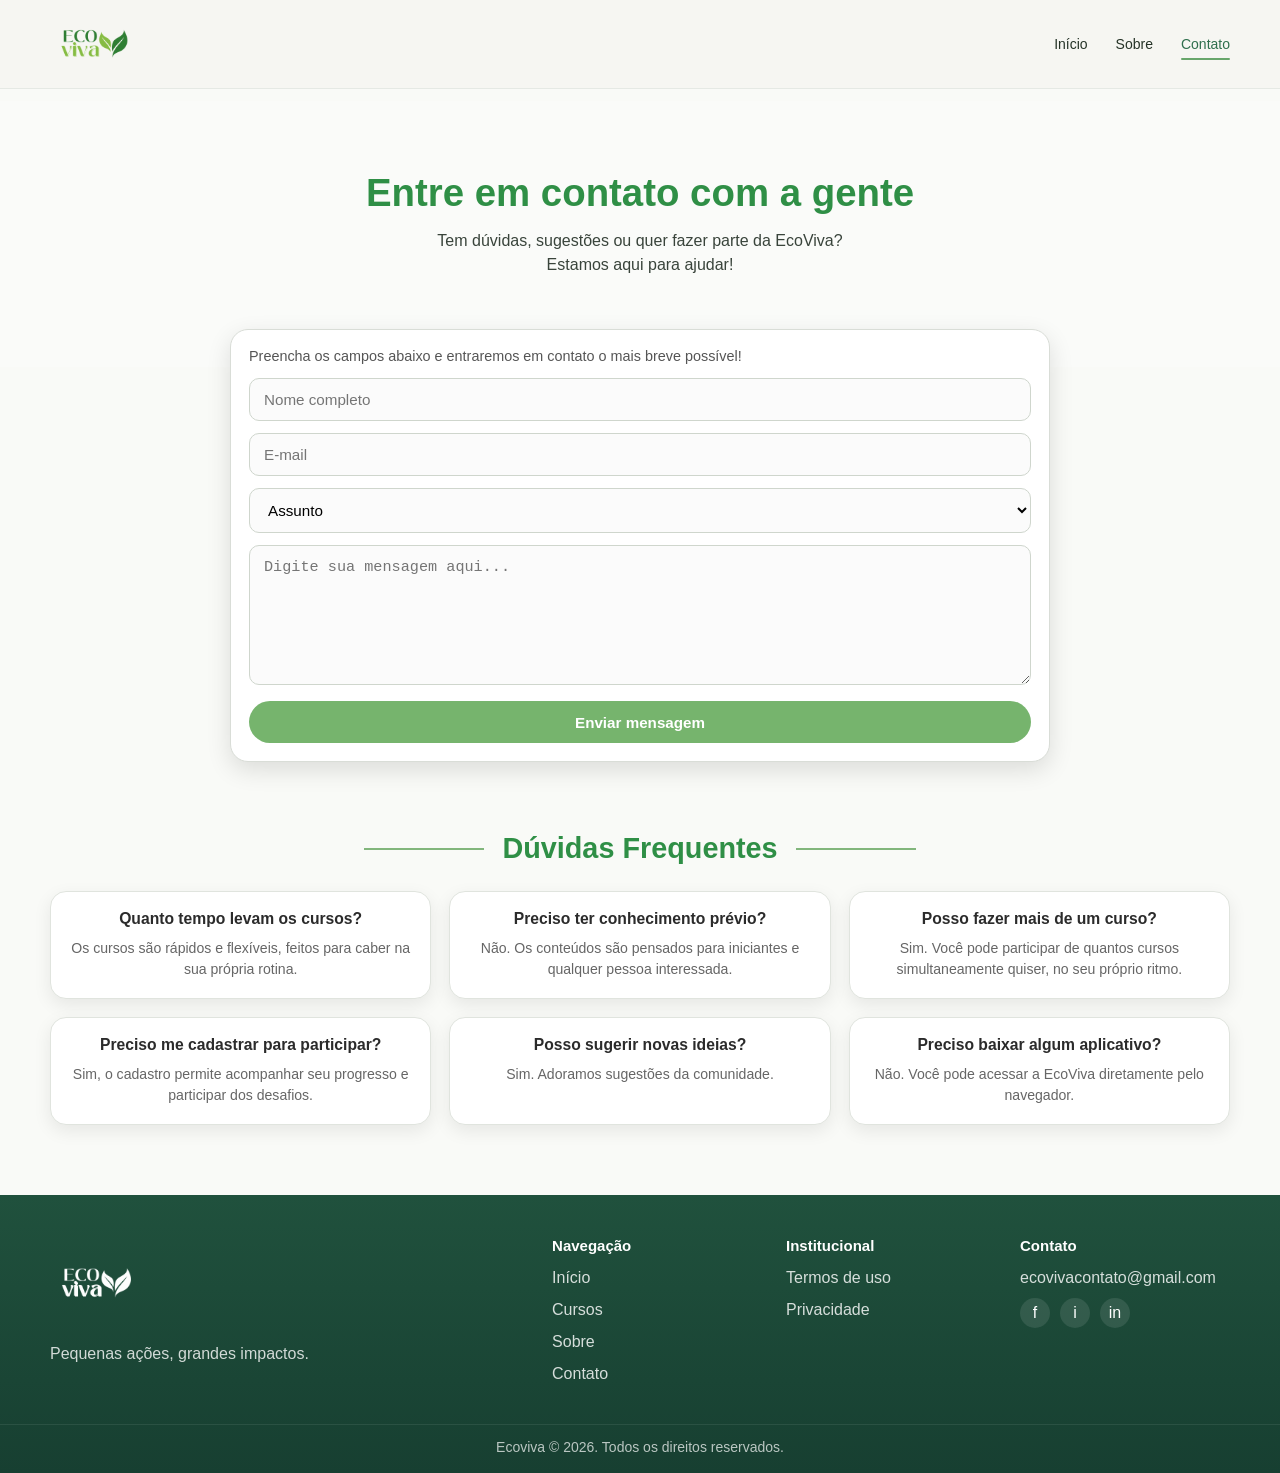
==== pages/contato.html @ 46edafb5 "feat: add page contact" ====
<!DOCTYPE html>
<html lang="pt-br">
<head>
  <meta charset="UTF-8">
  <meta name="viewport" content="width=device-width, initial-scale=1.0">

  <link rel="stylesheet" href="/css/global.css">
  <link rel="stylesheet" href="/css/header.css">
  <link rel="stylesheet" href="/css/footer.css">
  <link rel="stylesheet" href="/css/contato.css">

  <title>Contato | EcoViva</title>
</head>
<body>
  <div id="header"></div>

  <main class="contact-page">
    <section class="contact-hero">
      <div class="contact-hero-overlay">
        <div class="container contact-hero-content">
          <h1>Entre em contato com a gente</h1>
          <p>Tem dúvidas, sugestões ou quer fazer parte da EcoViva?</p>
          <p>Estamos aqui para ajudar!</p>
        </div>
      </div>
    </section>

    <section class="contact-form-section">
      <div class="container">
        <div class="contact-card">
          <p class="contact-card-text">
            Preencha os campos abaixo e entraremos em contato o mais breve possível!
          </p>

          <form class="contact-form">
            <div class="input-group">
              <input type="text" placeholder="Nome completo" />
            </div>

            <div class="input-group">
              <input type="email" placeholder="E-mail" />
            </div>

            <div class="input-group">
              <select>
                <option selected disabled>Assunto</option>
                <option>Dúvida</option>
                <option>Sugestão</option>
                <option>Parceria</option>
                <option>Quero participar da EcoViva</option>
              </select>
            </div>

            <div class="input-group">
              <textarea placeholder="Digite sua mensagem aqui..."></textarea>
            </div>

            <button type="submit" class="contact-button">Enviar mensagem</button>
          </form>
        </div>
      </div>
    </section>

    <section class="faq-section">
      <div class="container">
        <div class="section-title center">
          <span></span>
          <h2>Dúvidas Frequentes</h2>
          <span></span>
        </div>

        <div class="faq-grid">
          <article class="faq-card">
            <h3>Quanto tempo levam os cursos?</h3>
            <p>Os cursos são rápidos e flexíveis, feitos para caber na sua própria rotina.</p>
          </article>

          <article class="faq-card">
            <h3>Preciso ter conhecimento prévio?</h3>
            <p>Não. Os conteúdos são pensados para iniciantes e qualquer pessoa interessada.</p>
          </article>

          <article class="faq-card">
            <h3>Posso fazer mais de um curso?</h3>
            <p>Sim. Você pode participar de quantos cursos simultaneamente quiser, no seu próprio ritmo.</p>
          </article>

          <article class="faq-card">
            <h3>Preciso me cadastrar para participar?</h3>
            <p>Sim, o cadastro permite acompanhar seu progresso e participar dos desafios.</p>
          </article>

          <article class="faq-card">
            <h3>Posso sugerir novas ideias?</h3>
            <p>Sim. Adoramos sugestões da comunidade.</p>
          </article>

          <article class="faq-card">
            <h3>Preciso baixar algum aplicativo?</h3>
            <p>Não. Você pode acessar a EcoViva diretamente pelo navegador.</p>
          </article>
        </div>
      </div>
    </section>
  </main>

  <div id="footer"></div>

  <script src="/js/include.js"></script>
</body>
</html>
---- css/global.css ----
* {
  margin: 0;
  padding: 0;
  box-sizing: border-box;
}

:root {
  --green-900: #173f31;
  --green-800: #20513d;
  --green-700: #2f6f4d;
  --green-600: #4d8f62;
  --green-500: #68a66b;
  --green-400: #8fc48a;
  --green-300: #dbead9;
  --green-200: #eef5eb;
  --text-900: #253327;
  --text-700: #49564b;
  --text-500: #748073;
  --white: #ffffff;
  --shadow-soft: 0 10px 24px rgba(25, 43, 31, 0.08);
  --radius-lg: 18px;
  --radius-md: 12px;
  --container: 1180px;
}

html {
  scroll-behavior: smooth;
}

body {
  min-height: 100vh;
  font-family: Arial, Helvetica, sans-serif;
  color: var(--text-900);
  background: var(--white);
}

main,
section,
header,
footer {
  width: 100%;
}

img {
  display: block;
  max-width: 100%;
}

button,
a {
  font: inherit;
}

a {
  color: inherit;
  text-decoration: none;
}

button {
  border: none;
  background: transparent;
  cursor: pointer;
}

ul {
  list-style: none;
}

h1,
h2,
h3,
h4 {
  font-weight: 700;
}

.container {
  width: min(100% - 48px, var(--container));
  margin: 0 auto;
}
---- css/header.css ----
.header {
  background: #f6f6f2;
  border-bottom: 1px solid rgba(32, 81, 61, 0.08);
}

.header-content {
  min-height: 82px;
  display: flex;
  align-items: center;
  justify-content: space-between;
  gap: 24px;
}

.logo {
  display: flex;
  align-items: center;
}

.logo img {
  width: 88px;
  height: auto;
}

.nav {
  display: flex;
  align-items: center;
  gap: 28px;
}

.nav a {
  position: relative;
  font-size: 14px;
  color: var(--text-900);
}

.nav a:hover,
.nav a.active {
  color: var(--green-700);
}

.nav a.active::after,
.nav a:hover::after {
  content: "";
  position: absolute;
  left: 0;
  bottom: -8px;
  width: 100%;
  height: 2px;
  border-radius: 999px;
  background: var(--green-500);
}

@media (max-width: 640px) {
  .header-content {
    min-height: 74px;
    flex-direction: column;
    justify-content: center;
    padding: 12px 0;
  }

  .nav {
    gap: 16px;
    flex-wrap: wrap;
    justify-content: center;
  }
}
---- css/footer.css ----
.footer {
  background: linear-gradient(180deg, var(--green-800), var(--green-900));
  color: var(--white);
}

.footer-content {
  display: grid;
  grid-template-columns: 1.1fr 1.6fr;
  gap: 36px;
  padding: 42px 0 30px;
}

.footer-brand img {
  width: 92px;
  height: auto;
  margin-bottom: 12px;
  filter: brightness(0) invert(1);
}

.footer-brand p {
  color: rgba(255, 255, 255, 0.8);
  line-height: 1.6;
}

.footer-links {
  display: grid;
  grid-template-columns: repeat(3, 1fr);
  gap: 24px;
}

.footer-links h4 {
  margin-bottom: 12px;
  font-size: 15px;
}

.footer-links a,
.footer-links p {
  display: block;
  margin-bottom: 8px;
  color: rgba(255, 255, 255, 0.82);
  line-height: 1.5;
}

.footer-links a:hover {
  color: var(--white);
}

.social {
  display: flex;
  gap: 10px;
  margin-top: 8px;
}

.social span {
  width: 30px;
  height: 30px;
  display: inline-flex;
  align-items: center;
  justify-content: center;
  border-radius: 999px;
  background: rgba(255, 255, 255, 0.1);
}

.footer-bottom {
  padding: 14px 0 18px;
  text-align: center;
  border-top: 1px solid rgba(255, 255, 255, 0.08);
  color: rgba(255, 255, 255, 0.7);
  font-size: 14px;
}

@media (max-width: 768px) {
  .footer-content,
  .footer-links {
    grid-template-columns: 1fr;
  }
}
---- css/contato.css ----
.contact-page {
  background-color: #f9faf7;
}

/* HERO */

.contact-hero {
  position: relative;
  min-height: 290px;
  background-image: url("/assets/community-bg.png");
  background-repeat: no-repeat;
  background-size: cover;
  background-position: center;
  display: flex;
  align-items: center;
  justify-content: center;
  overflow: hidden;
}

.contact-hero-overlay {
  width: 100%;
  padding: 70px 0 90px;
  background: rgba(255, 255, 255, 0.18);
}

.contact-hero-content {
  text-align: center;
}

.contact-hero-content h1 {
  font-size: 2.4rem;
  color: #2f8f46;
  margin-bottom: 14px;
  font-weight: 700;
}

.contact-hero-content p {
  font-size: 1rem;
  color: #39443b;
  line-height: 1.5;
}

/* FORM */

.contact-form-section {
  position: relative;
  margin-top: -50px;
  padding-bottom: 60px;
}

.contact-card {
  max-width: 820px;
  margin: 0 auto;
  background: #ffffff;
  border: 1px solid #d9ddd7;
  border-radius: 18px;
  box-shadow: 0 8px 24px rgba(0, 0, 0, 0.12);
  padding: 18px;
}

.contact-card-text {
  font-size: 0.9rem;
  color: #555;
  margin-bottom: 14px;
}

.contact-form {
  display: flex;
  flex-direction: column;
  gap: 12px;
}

.input-group input,
.input-group select,
.input-group textarea {
  width: 100%;
  border: 1px solid #cfd6cd;
  border-radius: 10px;
  padding: 12px 14px;
  font-size: 0.95rem;
  background-color: #fbfbfb;
  outline: none;
}

.input-group input:focus,
.input-group select:focus,
.input-group textarea:focus {
  border-color: #7eb67f;
}

.input-group textarea {
  min-height: 140px;
  resize: vertical;
}

.contact-button {
  width: 100%;
  height: 42px;
  border: none;
  border-radius: 999px;
  background-color: #76b46d;
  color: #ffffff;
  font-size: 0.95rem;
  font-weight: 600;
  cursor: pointer;
  transition: 0.2s ease;
}

.contact-button:hover {
  opacity: 0.92;
}

/* TITULO */

.section-title {
  display: flex;
  align-items: center;
  gap: 18px;
  margin-bottom: 26px;
}

.section-title.center {
  justify-content: center;
}

.section-title span {
  flex: 1;
  max-width: 120px;
  height: 2px;
  background-color: #82b67c;
}

.section-title h2 {
  font-size: 1.8rem;
  color: #2f8f46;
  font-weight: 700;
  white-space: nowrap;
}

/* FAQ */

.faq-section {
  padding: 10px 0 70px;
}

.faq-grid {
  display: grid;
  grid-template-columns: repeat(3, 1fr);
  gap: 18px;
}

.faq-card {
  background: #ffffff;
  border: 1px solid #e0e4de;
  border-radius: 16px;
  box-shadow: 0 6px 18px rgba(0, 0, 0, 0.08);
  padding: 18px;
  text-align: center;
}

.faq-card h3 {
  font-size: 0.98rem;
  color: #2b2b2b;
  margin-bottom: 10px;
  font-weight: 700;
}

.faq-card p {
  font-size: 0.88rem;
  line-height: 1.5;
  color: #666;
}

/* RESPONSIVO */

@media (max-width: 900px) {
  .faq-grid {
    grid-template-columns: repeat(2, 1fr);
  }
}

@media (max-width: 768px) {
  .contact-hero {
    min-height: 250px;
  }

  .contact-hero-content h1 {
    font-size: 1.9rem;
  }

  .contact-hero-content p {
    font-size: 0.95rem;
  }

  .contact-form-section {
    margin-top: -36px;
  }

  .section-title h2 {
    font-size: 1.5rem;
  }
}

@media (max-width: 560px) {
  .contact-card {
    padding: 16px;
  }

  .faq-grid {
    grid-template-columns: 1fr;
  }

  .section-title {
    gap: 10px;
  }

  .section-title span {
    max-width: 50px;
  }

  .section-title h2 {
    font-size: 1.2rem;
  }
}
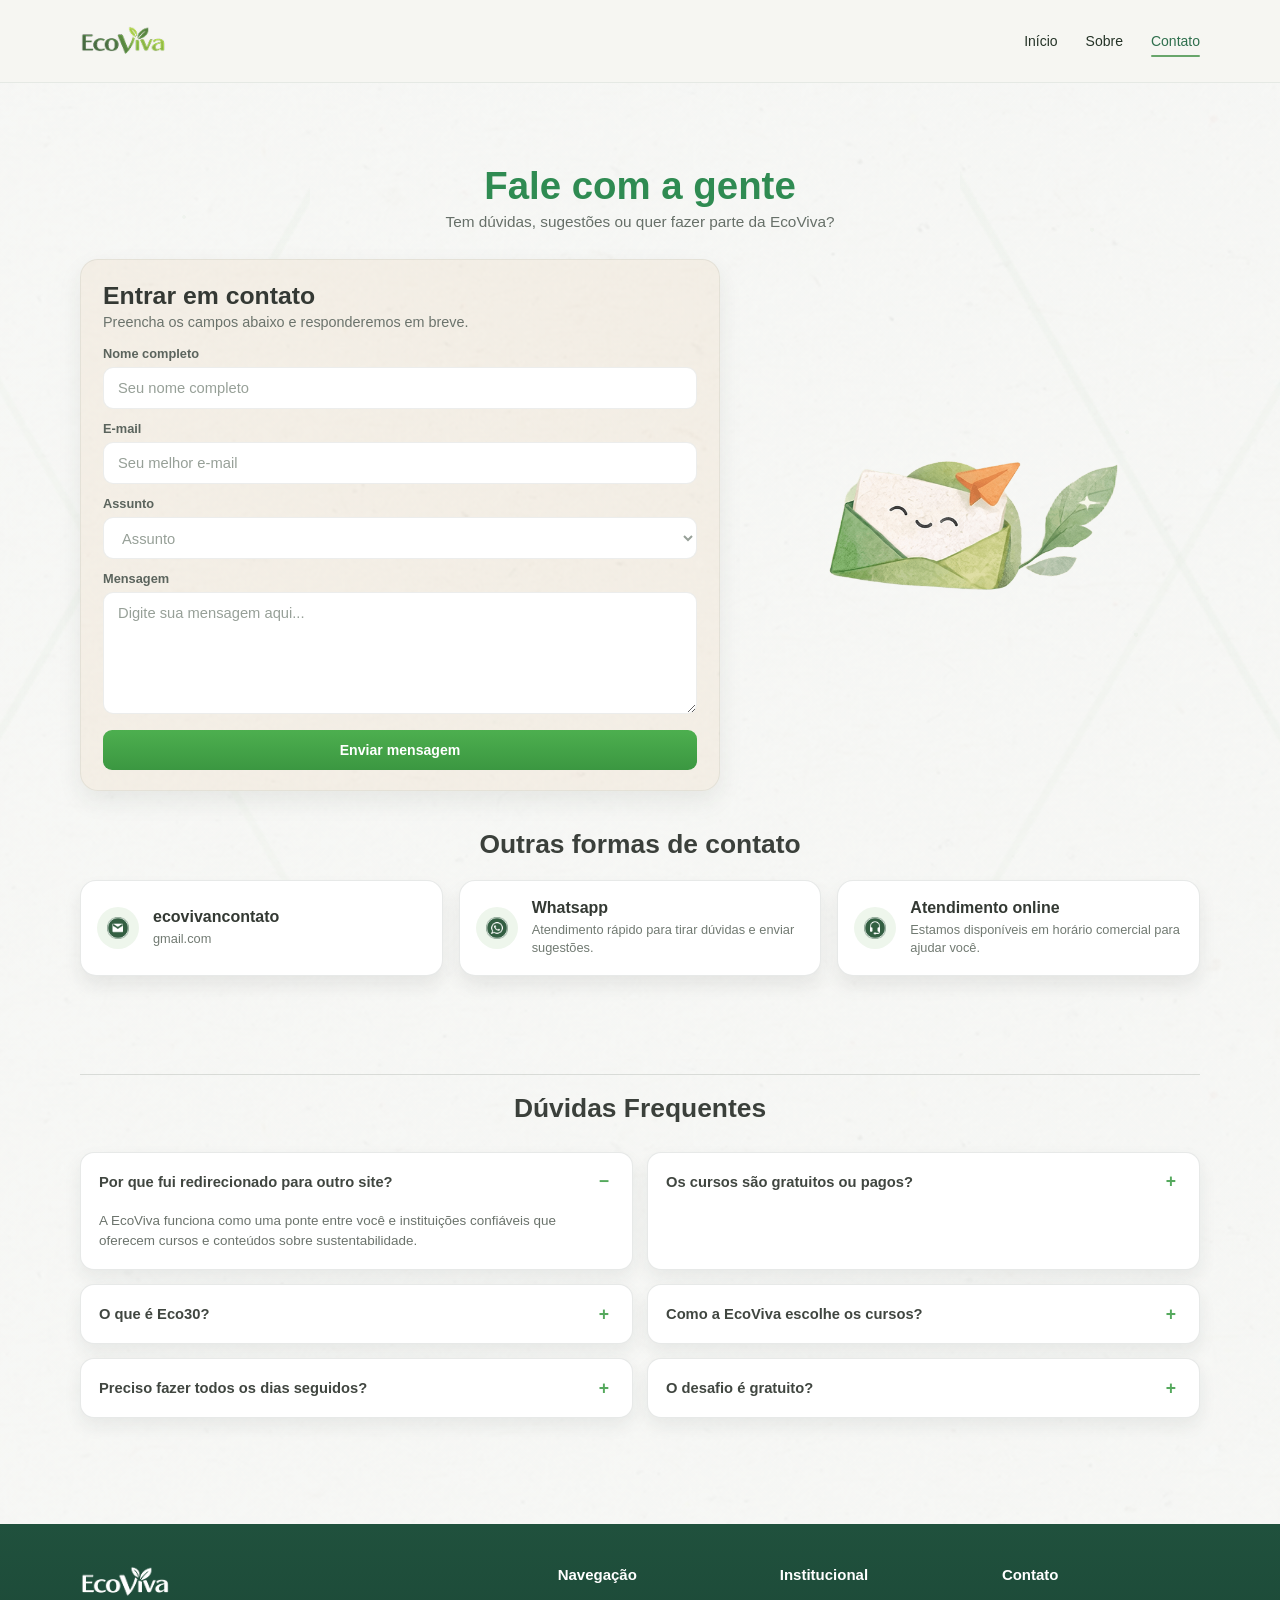
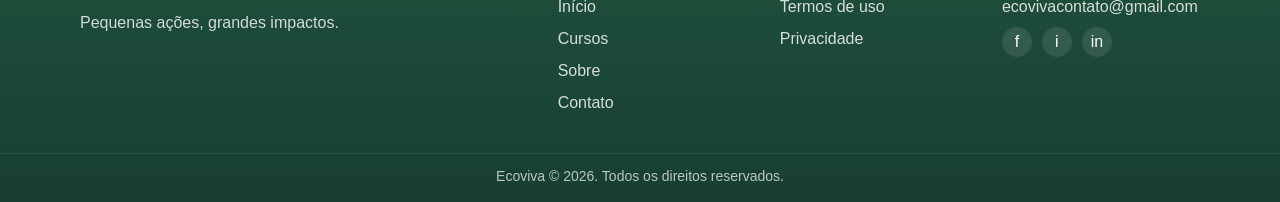
==== commit 70e1379c: "refactor: refatora a pagina de contato" ====
--- a/pages/contato.html
+++ b/pages/contato.html
@@ -1,111 +1,240 @@
-<!DOCTYPE html>
+<!doctype html>
 <html lang="pt-br">
-<head>
-  <meta charset="UTF-8">
-  <meta name="viewport" content="width=device-width, initial-scale=1.0">
-
-  <link rel="stylesheet" href="/css/global.css">
-  <link rel="stylesheet" href="/css/header.css">
-  <link rel="stylesheet" href="/css/footer.css">
-  <link rel="stylesheet" href="/css/contato.css">
-
-  <title>Contato | EcoViva</title>
-</head>
-<body>
-  <div id="header"></div>
-
-  <main class="contact-page">
-    <section class="contact-hero">
-      <div class="contact-hero-overlay">
-        <div class="container contact-hero-content">
-          <h1>Entre em contato com a gente</h1>
-          <p>Tem dúvidas, sugestões ou quer fazer parte da EcoViva?</p>
-          <p>Estamos aqui para ajudar!</p>
+  <head>
+    <meta charset="UTF-8" />
+    <meta name="viewport" content="width=device-width, initial-scale=1.0" />
+
+    <link rel="stylesheet" href="/css/global.css" />
+    <link rel="stylesheet" href="/css/header.css" />
+    <link rel="stylesheet" href="/css/footer.css" />
+    <link rel="stylesheet" href="/css/contato.css" />
+
+    <title>Contato | EcoViva</title>
+  </head>
+
+  <body>
+    <div id="header"></div>
+
+    <main class="contact-page">
+      <section class="contact-hero">
+        <div class="container">
+          <div class="contact-title-block">
+            <h1>Fale com a gente</h1>
+            <p>Tem dúvidas, sugestões ou quer fazer parte da EcoViva?</p>
+          </div>
+
+          <div class="contact-hero-layout">
+            <div class="contact-form-card">
+              <div class="contact-card-header">
+                <h2>Entrar em contato</h2>
+                <p>Preencha os campos abaixo e responderemos em breve.</p>
+              </div>
+
+              <form class="contact-form" id="contactForm">
+                <div class="form-field">
+                  <label for="nome">Nome completo</label>
+                  <input
+                    type="text"
+                    id="nome"
+                    name="nome"
+                    placeholder="Seu nome completo"
+                  />
+                </div>
+
+                <div class="form-field">
+                  <label for="email">E-mail</label>
+                  <input
+                    type="email"
+                    id="email"
+                    name="email"
+                    placeholder="Seu melhor e-mail"
+                  />
+                </div>
+
+                <div class="form-field">
+                  <label for="assunto">Assunto</label>
+                  <select id="assunto" name="assunto">
+                    <option value="">Assunto</option>
+                    <option value="duvida">Dúvida</option>
+                    <option value="sugestao">Sugestão</option>
+                    <option value="parceria">Parceria</option>
+                    <option value="suporte">Suporte</option>
+                  </select>
+                </div>
+
+                <div class="form-field">
+                  <label for="mensagem">Mensagem</label>
+                  <textarea
+                    id="mensagem"
+                    name="mensagem"
+                    rows="6"
+                    placeholder="Digite sua mensagem aqui..."
+                  ></textarea>
+                </div>
+
+                <button type="submit" class="contact-submit">
+                  Enviar mensagem
+                </button>
+              </form>
+            </div>
+
+            <div class="contact-illustration">
+              <img
+                src="/assets/contato/thumb/carta-thumb.png"
+                alt="Ilustração de envelope com folhas"
+              />
+            </div>
+          </div>
         </div>
-      </div>
-    </section>
-
-    <section class="contact-form-section">
-      <div class="container">
-        <div class="contact-card">
-          <p class="contact-card-text">
-            Preencha os campos abaixo e entraremos em contato o mais breve possível!
-          </p>
-
-          <form class="contact-form">
-            <div class="input-group">
-              <input type="text" placeholder="Nome completo" />
-            </div>
-
-            <div class="input-group">
-              <input type="email" placeholder="E-mail" />
-            </div>
-
-            <div class="input-group">
-              <select>
-                <option selected disabled>Assunto</option>
-                <option>Dúvida</option>
-                <option>Sugestão</option>
-                <option>Parceria</option>
-                <option>Quero participar da EcoViva</option>
-              </select>
-            </div>
-
-            <div class="input-group">
-              <textarea placeholder="Digite sua mensagem aqui..."></textarea>
-            </div>
-
-            <button type="submit" class="contact-button">Enviar mensagem</button>
-          </form>
+      </section>
+
+      <section class="contact-options-section">
+        <div class="container">
+          <div class="section-title">
+            <h2>Outras formas de contato</h2>
+          </div>
+
+          <div class="contact-options-grid">
+            <article class="contact-option-card">
+              <div class="contact-option-icon">
+                <img
+                  src="/assets/contato/icons/mail-icon.png"
+                  alt="Ícone de e-mail"
+                />
+              </div>
+
+              <div class="contact-option-content">
+                <h3>ecovivancontato</h3>
+                <p>gmail.com</p>
+              </div>
+            </article>
+
+            <article class="contact-option-card">
+              <div class="contact-option-icon">
+                <img
+                  src="/assets/contato/icons/whatsapp-icon.png"
+                  alt="Ícone do WhatsApp"
+                />
+              </div>
+
+              <div class="contact-option-content">
+                <h3>Whatsapp</h3>
+                <p>Atendimento rápido para tirar dúvidas e enviar sugestões.</p>
+              </div>
+            </article>
+
+            <article class="contact-option-card">
+              <div class="contact-option-icon">
+                <img
+                  src="/assets/contato/icons/atend-icon.png"
+                  alt="Ícone de atendimento"
+                />
+              </div>
+
+              <div class="contact-option-content">
+                <h3>Atendimento online</h3>
+                <p>
+                  Estamos disponíveis em horário comercial para ajudar você.
+                </p>
+              </div>
+            </article>
+          </div>
         </div>
-      </div>
-    </section>
-
-    <section class="faq-section">
-      <div class="container">
-        <div class="section-title center">
-          <span></span>
-          <h2>Dúvidas Frequentes</h2>
-          <span></span>
+      </section>
+
+      <section class="faq-section">
+        <div class="container">
+          <div class="section-title section-title--line">
+            <h2>Dúvidas Frequentes</h2>
+          </div>
+
+          <div class="faq-grid">
+            <article class="faq-card active">
+              <button class="faq-question" type="button">
+                <span>Por que fui redirecionado para outro site?</span>
+                <span class="faq-toggle">−</span>
+              </button>
+              <div class="faq-answer">
+                <p>
+                  A EcoViva funciona como uma ponte entre você e instituições
+                  confiáveis que oferecem cursos e conteúdos sobre
+                  sustentabilidade.
+                </p>
+              </div>
+            </article>
+
+            <article class="faq-card">
+              <button class="faq-question" type="button">
+                <span>Os cursos são gratuitos ou pagos?</span>
+                <span class="faq-toggle">+</span>
+              </button>
+              <div class="faq-answer">
+                <p>
+                  A maioria dos conteúdos exibidos na plataforma é gratuita, mas
+                  alguns parceiros podem disponibilizar cursos pagos.
+                </p>
+              </div>
+            </article>
+
+            <article class="faq-card">
+              <button class="faq-question" type="button">
+                <span>O que é Eco30?</span>
+                <span class="faq-toggle">+</span>
+              </button>
+              <div class="faq-answer">
+                <p>
+                  O Eco30 é um desafio com pequenas ações sustentáveis para você
+                  aplicar no dia a dia durante 30 dias.
+                </p>
+              </div>
+            </article>
+
+            <article class="faq-card">
+              <button class="faq-question" type="button">
+                <span>Como a EcoViva escolhe os cursos?</span>
+                <span class="faq-toggle">+</span>
+              </button>
+              <div class="faq-answer">
+                <p>
+                  Selecionamos cursos com base em relevância, acessibilidade,
+                  clareza do conteúdo e alinhamento com sustentabilidade.
+                </p>
+              </div>
+            </article>
+
+            <article class="faq-card">
+              <button class="faq-question" type="button">
+                <span>Preciso fazer todos os dias seguidos?</span>
+                <span class="faq-toggle">+</span>
+              </button>
+              <div class="faq-answer">
+                <p>
+                  Não. Você pode seguir no seu ritmo, respeitando sua rotina e
+                  mantendo constância sempre que possível.
+                </p>
+              </div>
+            </article>
+
+            <article class="faq-card">
+              <button class="faq-question" type="button">
+                <span>O desafio é gratuito?</span>
+                <span class="faq-toggle">+</span>
+              </button>
+              <div class="faq-answer">
+                <p>
+                  Sim. O desafio Eco30 foi pensado para ser acessível e gratuito
+                  para qualquer pessoa interessada em participar.
+                </p>
+              </div>
+            </article>
+          </div>
         </div>
-
-        <div class="faq-grid">
-          <article class="faq-card">
-            <h3>Quanto tempo levam os cursos?</h3>
-            <p>Os cursos são rápidos e flexíveis, feitos para caber na sua própria rotina.</p>
-          </article>
-
-          <article class="faq-card">
-            <h3>Preciso ter conhecimento prévio?</h3>
-            <p>Não. Os conteúdos são pensados para iniciantes e qualquer pessoa interessada.</p>
-          </article>
-
-          <article class="faq-card">
-            <h3>Posso fazer mais de um curso?</h3>
-            <p>Sim. Você pode participar de quantos cursos simultaneamente quiser, no seu próprio ritmo.</p>
-          </article>
-
-          <article class="faq-card">
-            <h3>Preciso me cadastrar para participar?</h3>
-            <p>Sim, o cadastro permite acompanhar seu progresso e participar dos desafios.</p>
-          </article>
-
-          <article class="faq-card">
-            <h3>Posso sugerir novas ideias?</h3>
-            <p>Sim. Adoramos sugestões da comunidade.</p>
-          </article>
-
-          <article class="faq-card">
-            <h3>Preciso baixar algum aplicativo?</h3>
-            <p>Não. Você pode acessar a EcoViva diretamente pelo navegador.</p>
-          </article>
-        </div>
-      </div>
-    </section>
-  </main>
-
-  <div id="footer"></div>
-
-  <script src="/js/include.js"></script>
-</body>
-</html>+      </section>
+    </main>
+
+    <div id="footer"></div>
+
+    <script src="/js/include.js"></script>
+    <script src="/js/contato.js"></script>
+  </body>
+</html>
--- a/css/contato.css
+++ b/css/contato.css
@@ -1,224 +1,704 @@
-.contact-page {
-  background-color: #f9faf7;
-}
-
-/* HERO */
-
-.contact-hero {
-  position: relative;
-  min-height: 290px;
-  background-image: url("/assets/community-bg.png");
-  background-repeat: no-repeat;
+:root {
+  --green-dark: #2f7d32;
+  --green-main: #49a942;
+  --green-soft: #edf7ea;
+  --text-dark: #2c2c2c;
+  --text-light: #666666;
+  --white: #ffffff;
+  --blue-border: #1e90ff;
+  --shadow: 0 10px 24px rgba(0, 0, 0, 0.08);
+  --radius-lg: 20px;
+  --radius-md: 14px;
+  --radius-sm: 10px;
+}
+
+* {
+  margin: 0;
+  padding: 0;
+  box-sizing: border-box;
+}
+
+body {
+  font-family: Arial, Helvetica, sans-serif;
+  color: var(--text-dark);
+  background:
+    linear-gradient(rgba(255, 255, 255, 0.9), rgba(255, 255, 255, 0.9)),
+    url("./assets/commun/background/textura_papelao.png");
   background-size: cover;
   background-position: center;
+}
+
+img {
+  display: block;
+  max-width: 100%;
+}
+
+button,
+input,
+select,
+textarea {
+  font: inherit;
+}
+
+.container {
+  width: min(1120px, 92%);
+  margin: 0 auto;
+}
+
+.contact-page {
+  padding: 48px 0 72px;
+}
+
+.contact-header {
+  text-align: center;
+  margin-bottom: 40px;
+}
+
+.contact-header h1 {
+  font-size: clamp(2rem, 4vw, 2.8rem);
+  color: var(--green-dark);
+  margin-bottom: 10px;
+}
+
+.contact-header p {
+  color: var(--text-light);
+  font-size: 1rem;
+}
+
+.contact-content {
+  display: grid;
+  grid-template-columns: 1.1fr 0.9fr;
+  gap: 40px;
+  align-items: center;
+}
+
+.contact-form-card {
+  background:
+    linear-gradient(rgba(255, 255, 255, 0.88), rgba(255, 255, 255, 0.88)),
+    url("/assets/commum/background/textura_papelao.png");
+  background-size: cover;
+  border: 4px solid var(--blue-border);
+  border-radius: 22px;
+  box-shadow: var(--shadow);
+  padding: 28px;
+}
+
+.contact-form-card h2 {
+  font-size: 1.5rem;
+  margin-bottom: 6px;
+  color: var(--text-dark);
+}
+
+.contact-form-card > p {
+  color: var(--text-light);
+  margin-bottom: 24px;
+  font-size: 0.95rem;
+}
+
+.contact-form {
+  display: grid;
+  gap: 18px;
+}
+
+.form-group {
+  display: grid;
+  gap: 8px;
+}
+
+.form-group label {
+  font-weight: 600;
+  font-size: 0.95rem;
+}
+
+.form-group input,
+.form-group select,
+.form-group textarea {
+  width: 100%;
+  border: 1px solid #d7d7d7;
+  border-radius: 12px;
+  padding: 14px 16px;
+  background: rgba(255, 255, 255, 0.96);
+  outline: none;
+  transition:
+    border-color 0.2s ease,
+    box-shadow 0.2s ease;
+}
+
+.form-group input:focus,
+.form-group select:focus,
+.form-group textarea:focus {
+  border-color: var(--green-main);
+  box-shadow: 0 0 0 3px rgba(73, 169, 66, 0.15);
+}
+
+.form-group textarea {
+  resize: vertical;
+  min-height: 140px;
+}
+
+.btn-submit {
+  border: none;
+  border-radius: 999px;
+  padding: 14px 20px;
+  background: var(--green-main);
+  color: var(--white);
+  font-weight: 700;
+  cursor: pointer;
+  transition:
+    transform 0.2s ease,
+    opacity 0.2s ease;
+}
+
+.btn-submit:hover {
+  opacity: 0.92;
+  transform: translateY(-1px);
+}
+
+.contact-illustration {
+  display: flex;
+  justify-content: center;
+  align-items: center;
+}
+
+.contact-illustration img {
+  max-width: 380px;
+  width: 100%;
+  object-fit: contain;
+}
+
+.contact-methods,
+.faq-section {
+  margin-top: 64px;
+}
+
+.contact-methods h2,
+.faq-section h2 {
+  text-align: center;
+  color: var(--green-dark);
+  margin-bottom: 28px;
+  font-size: 1.7rem;
+}
+
+.methods-grid {
+  display: grid;
+  grid-template-columns: repeat(3, 1fr);
+  gap: 20px;
+}
+
+.method-card {
+  display: flex;
+  align-items: center;
+  gap: 14px;
+  background: rgba(255, 255, 255, 0.96);
+  border-radius: var(--radius-md);
+  padding: 18px;
+  box-shadow: var(--shadow);
+}
+
+.method-card img {
+  width: 42px;
+  height: 42px;
+  object-fit: contain;
+  flex-shrink: 0;
+}
+
+.method-card h3 {
+  font-size: 1rem;
+  margin-bottom: 4px;
+  color: var(--text-dark);
+}
+
+.method-card p {
+  color: var(--text-light);
+  font-size: 0.95rem;
+  word-break: break-word;
+}
+
+.faq-grid {
+  display: grid;
+  grid-template-columns: 1fr 1fr;
+  gap: 18px;
+}
+
+.faq-item {
+  background: rgba(255, 255, 255, 0.97);
+  border-radius: var(--radius-md);
+  box-shadow: var(--shadow);
+  padding: 18px 20px;
+}
+
+.faq-item summary {
+  cursor: pointer;
+  font-weight: 700;
+  list-style: none;
+  position: relative;
+  padding-right: 24px;
+}
+
+.faq-item summary::-webkit-details-marker {
+  display: none;
+}
+
+.faq-item summary::after {
+  content: "+";
+  position: absolute;
+  right: 0;
+  top: 0;
+  color: var(--green-main);
+  font-size: 1.2rem;
+  font-weight: 700;
+}
+
+.faq-item[open] summary::after {
+  content: "–";
+}
+
+.faq-item p {
+  margin-top: 12px;
+  color: var(--text-light);
+  line-height: 1.6;
+  font-size: 0.95rem;
+}
+
+@media (max-width: 900px) {
+  .contact-content,
+  .methods-grid,
+  .faq-grid {
+    grid-template-columns: 1fr;
+  }
+
+  .contact-illustration {
+    order: -1;
+  }
+
+  .contact-illustration img {
+    max-width: 260px;
+  }
+}
+
+@media (max-width: 540px) {
+  .contact-page {
+    padding: 28px 0 56px;
+  }
+
+  .contact-form-card {
+    padding: 20px;
+  }
+
+  .method-card {
+    align-items: flex-start;
+  }
+}
+.contact-page {
+  min-height: 100vh;
+  background:
+    linear-gradient(rgba(247, 248, 246, 0.95), rgba(247, 248, 246, 0.95)),
+    url("/assets/background/textura_papelao.png") repeat;
+  position: relative;
+  overflow-x: hidden;
+}
+
+.contact-page::before,
+.contact-page::after {
+  content: "";
+  position: absolute;
+  pointer-events: none;
+  opacity: 0.32;
+  z-index: 0;
+}
+
+.contact-page::before {
+  top: 26px;
+  left: -110px;
+  width: 420px;
+  height: 900px;
+  background:
+    radial-gradient(
+      circle at 70% 12%,
+      rgba(142, 186, 137, 0.18) 0 2px,
+      transparent 2px
+    ),
+    radial-gradient(
+      circle at 60% 34%,
+      rgba(142, 186, 137, 0.18) 0 2px,
+      transparent 2px
+    ),
+    radial-gradient(
+      circle at 58% 58%,
+      rgba(142, 186, 137, 0.18) 0 2px,
+      transparent 2px
+    ),
+    linear-gradient(
+      120deg,
+      transparent 49.3%,
+      rgba(142, 186, 137, 0.14) 49.7%,
+      rgba(142, 186, 137, 0.14) 50.3%,
+      transparent 50.7%
+    ),
+    linear-gradient(
+      60deg,
+      transparent 49.3%,
+      rgba(142, 186, 137, 0.1) 49.7%,
+      rgba(142, 186, 137, 0.1) 50.3%,
+      transparent 50.7%
+    );
+  background-repeat: no-repeat;
+}
+
+.contact-page::after {
+  top: 18px;
+  right: -120px;
+  width: 440px;
+  height: 920px;
+  background:
+    radial-gradient(
+      circle at 30% 14%,
+      rgba(142, 186, 137, 0.18) 0 2px,
+      transparent 2px
+    ),
+    radial-gradient(
+      circle at 38% 36%,
+      rgba(142, 186, 137, 0.18) 0 2px,
+      transparent 2px
+    ),
+    radial-gradient(
+      circle at 40% 58%,
+      rgba(142, 186, 137, 0.18) 0 2px,
+      transparent 2px
+    ),
+    linear-gradient(
+      60deg,
+      transparent 49.3%,
+      rgba(142, 186, 137, 0.14) 49.7%,
+      rgba(142, 186, 137, 0.14) 50.3%,
+      transparent 50.7%
+    ),
+    linear-gradient(
+      120deg,
+      transparent 49.3%,
+      rgba(142, 186, 137, 0.1) 49.7%,
+      rgba(142, 186, 137, 0.1) 50.3%,
+      transparent 50.7%
+    );
+  background-repeat: no-repeat;
+}
+
+.contact-hero,
+.contact-options-section,
+.faq-section {
+  position: relative;
+  z-index: 1;
+}
+
+.contact-hero {
+  padding: 34px 0 28px;
+}
+
+.contact-title-block {
+  text-align: center;
+  margin-bottom: 28px;
+}
+
+.contact-title-block h1 {
+  font-size: clamp(2rem, 3vw, 2.7rem);
+  line-height: 1.1;
+  color: #2f8b52;
+  font-weight: 800;
+  margin-bottom: 6px;
+}
+
+.contact-title-block p {
+  color: #666f68;
+  font-size: 0.96rem;
+}
+
+.contact-hero-layout {
+  display: grid;
+  grid-template-columns: minmax(0, 640px) 1fr;
+  align-items: center;
+  gap: 28px;
+}
+
+.contact-form-card {
+  background:
+    linear-gradient(rgba(244, 239, 230, 0.94), rgba(244, 239, 230, 0.94)),
+    url("/assets/background/textura_papelao.png") repeat;
+  border: 1px solid rgba(56, 74, 60, 0.08);
+  border-radius: 18px;
+  box-shadow: 0 10px 24px rgba(34, 45, 38, 0.08);
+  padding: 22px 22px 20px;
+}
+
+.contact-card-header {
+  margin-bottom: 16px;
+}
+
+.contact-card-header h2 {
+  font-size: 1.55rem;
+  color: #343934;
+  margin-bottom: 4px;
+}
+
+.contact-card-header p {
+  font-size: 0.9rem;
+  color: #6b736c;
+}
+
+.contact-form {
+  display: grid;
+  gap: 12px;
+}
+
+.form-field {
+  display: grid;
+  gap: 6px;
+}
+
+.form-field label {
+  font-size: 0.8rem;
+  color: #5b645d;
+  font-weight: 600;
+}
+
+.form-field input,
+.form-field select,
+.form-field textarea {
+  width: 100%;
+  border: 1px solid rgba(67, 80, 70, 0.1);
+  border-radius: 10px;
+  background: #ffffff;
+  color: #343934;
+  font-size: 0.92rem;
+  padding: 12px 14px;
+  outline: none;
+  transition:
+    border-color 0.2s ease,
+    box-shadow 0.2s ease;
+}
+
+.form-field input,
+.form-field select {
+  height: 42px;
+}
+
+.form-field textarea {
+  resize: vertical;
+  min-height: 120px;
+}
+
+.form-field input::placeholder,
+.form-field textarea::placeholder,
+.form-field select {
+  color: #97a098;
+}
+
+.form-field input:focus,
+.form-field select:focus,
+.form-field textarea:focus {
+  border-color: rgba(60, 164, 95, 0.5);
+  box-shadow: 0 0 0 3px rgba(60, 164, 95, 0.12);
+}
+
+.contact-submit {
+  margin-top: 4px;
+  height: 40px;
+  border: 0;
+  border-radius: 9px;
+  background: linear-gradient(180deg, #4daf4f 0%, #3b9741 100%);
+  color: #ffffff;
+  font-size: 0.88rem;
+  font-weight: 700;
+  cursor: pointer;
+  transition:
+    filter 0.2s ease,
+    transform 0.2s ease;
+}
+
+.contact-submit:hover {
+  filter: brightness(0.96);
+  transform: translateY(-1px);
+}
+
+.contact-illustration {
   display: flex;
   align-items: center;
   justify-content: center;
-  overflow: hidden;
-}
-
-.contact-hero-overlay {
+}
+
+.contact-illustration img {
   width: 100%;
-  padding: 70px 0 90px;
-  background: rgba(255, 255, 255, 0.18);
-}
-
-.contact-hero-content {
+  max-width: 300px;
+  object-fit: contain;
+}
+
+/* CONTACT OPTIONS */
+.contact-options-section {
+  padding: 10px 0 28px;
+}
+
+.section-title {
   text-align: center;
-}
-
-.contact-hero-content h1 {
-  font-size: 2.4rem;
-  color: #2f8f46;
-  margin-bottom: 14px;
-  font-weight: 700;
-}
-
-.contact-hero-content p {
-  font-size: 1rem;
-  color: #39443b;
-  line-height: 1.5;
-}
-
-/* FORM */
-
-.contact-form-section {
-  position: relative;
-  margin-top: -50px;
-  padding-bottom: 60px;
-}
-
-.contact-card {
-  max-width: 820px;
-  margin: 0 auto;
-  background: #ffffff;
-  border: 1px solid #d9ddd7;
-  border-radius: 18px;
-  box-shadow: 0 8px 24px rgba(0, 0, 0, 0.12);
-  padding: 18px;
-}
-
-.contact-card-text {
-  font-size: 0.9rem;
-  color: #555;
-  margin-bottom: 14px;
-}
-
-.contact-form {
-  display: flex;
-  flex-direction: column;
-  gap: 12px;
-}
-
-.input-group input,
-.input-group select,
-.input-group textarea {
-  width: 100%;
-  border: 1px solid #cfd6cd;
-  border-radius: 10px;
-  padding: 12px 14px;
-  font-size: 0.95rem;
-  background-color: #fbfbfb;
-  outline: none;
-}
-
-.input-group input:focus,
-.input-group select:focus,
-.input-group textarea:focus {
-  border-color: #7eb67f;
-}
-
-.input-group textarea {
-  min-height: 140px;
-  resize: vertical;
-}
-
-.contact-button {
-  width: 100%;
-  height: 42px;
-  border: none;
-  border-radius: 999px;
-  background-color: #76b46d;
-  color: #ffffff;
-  font-size: 0.95rem;
-  font-weight: 600;
-  cursor: pointer;
-  transition: 0.2s ease;
-}
-
-.contact-button:hover {
-  opacity: 0.92;
-}
-
-/* TITULO */
-
-.section-title {
+  margin-bottom: 20px;
+}
+
+.section-title h2 {
+  font-size: 1.65rem;
+  color: #3b403b;
+}
+
+.section-title--line {
+  border-top: 1px solid rgba(64, 77, 67, 0.16);
+  padding-top: 18px;
+}
+
+.contact-options-grid {
+  display: grid;
+  grid-template-columns: repeat(3, minmax(0, 1fr));
+  gap: 16px;
+}
+
+.contact-option-card {
   display: flex;
   align-items: center;
-  gap: 18px;
-  margin-bottom: 26px;
-}
-
-.section-title.center {
+  gap: 14px;
+  min-height: 92px;
+  padding: 18px 16px;
+  background: #ffffff;
+  border: 1px solid rgba(62, 79, 65, 0.12);
+  border-radius: 16px;
+  box-shadow: 0 10px 18px rgba(35, 44, 38, 0.08);
+}
+
+.contact-option-icon {
+  width: 42px;
+  height: 42px;
+  border-radius: 50%;
+  background: #eef6ec;
+  display: flex;
+  align-items: center;
   justify-content: center;
-}
-
-.section-title span {
-  flex: 1;
-  max-width: 120px;
-  height: 2px;
-  background-color: #82b67c;
-}
-
-.section-title h2 {
-  font-size: 1.8rem;
-  color: #2f8f46;
-  font-weight: 700;
-  white-space: nowrap;
+  flex-shrink: 0;
+}
+
+.contact-option-icon img {
+  width: 22px;
+  height: 22px;
+  object-fit: contain;
+}
+
+.contact-option-content h3 {
+  font-size: 1rem;
+  color: #333933;
+  margin-bottom: 4px;
+}
+
+.contact-option-content p {
+  font-size: 0.8rem;
+  line-height: 1.4;
+  color: #717a72;
 }
 
 /* FAQ */
-
 .faq-section {
-  padding: 10px 0 70px;
+  padding: 6px 0 34px;
 }
 
 .faq-grid {
   display: grid;
-  grid-template-columns: repeat(3, 1fr);
-  gap: 18px;
+  grid-template-columns: repeat(2, minmax(0, 1fr));
+  gap: 14px;
 }
 
 .faq-card {
   background: #ffffff;
-  border: 1px solid #e0e4de;
-  border-radius: 16px;
-  box-shadow: 0 6px 18px rgba(0, 0, 0, 0.08);
-  padding: 18px;
+  border: 1px solid rgba(62, 79, 65, 0.12);
+  border-radius: 14px;
+  box-shadow: 0 8px 18px rgba(35, 44, 38, 0.07);
+  overflow: hidden;
+}
+
+.faq-question {
+  width: 100%;
+  min-height: 58px;
+  border: 0;
+  background: transparent;
+  display: flex;
+  align-items: center;
+  justify-content: space-between;
+  gap: 14px;
+  padding: 16px 18px;
+  text-align: left;
+  cursor: pointer;
+  font-size: 0.92rem;
+  font-weight: 700;
+  color: #404640;
+}
+
+.faq-toggle {
+  flex-shrink: 0;
+  width: 20px;
   text-align: center;
-}
-
-.faq-card h3 {
-  font-size: 0.98rem;
-  color: #2b2b2b;
-  margin-bottom: 10px;
-  font-weight: 700;
-}
-
-.faq-card p {
-  font-size: 0.88rem;
+  color: #55a95d;
+  font-size: 1.1rem;
+  line-height: 1;
+}
+
+.faq-answer {
+  max-height: 0;
+  overflow: hidden;
+  transition: max-height 0.25s ease;
+}
+
+.faq-answer p {
+  padding: 0 18px 18px;
+  font-size: 0.84rem;
   line-height: 1.5;
-  color: #666;
+  color: #6b736c;
+}
+
+.faq-card.active .faq-answer {
+  max-height: 180px;
 }
 
 /* RESPONSIVO */
-
-@media (max-width: 900px) {
-  .faq-grid {
-    grid-template-columns: repeat(2, 1fr);
-  }
-}
-
-@media (max-width: 768px) {
-  .contact-hero {
-    min-height: 250px;
-  }
-
-  .contact-hero-content h1 {
-    font-size: 1.9rem;
-  }
-
-  .contact-hero-content p {
-    font-size: 0.95rem;
-  }
-
-  .contact-form-section {
-    margin-top: -36px;
-  }
-
-  .section-title h2 {
-    font-size: 1.5rem;
-  }
-}
-
-@media (max-width: 560px) {
-  .contact-card {
-    padding: 16px;
-  }
-
+@media (max-width: 980px) {
+  .contact-hero-layout {
+    grid-template-columns: 1fr;
+  }
+
+  .contact-illustration {
+    order: -1;
+  }
+
+  .contact-illustration img {
+    max-width: 220px;
+  }
+
+  .contact-options-grid,
   .faq-grid {
     grid-template-columns: 1fr;
   }
-
-  .section-title {
-    gap: 10px;
-  }
-
-  .section-title span {
-    max-width: 50px;
-  }
-
+}
+
+@media (max-width: 640px) {
+  .contact-hero {
+    padding-top: 28px;
+  }
+
+  .contact-title-block h1,
   .section-title h2 {
-    font-size: 1.2rem;
-  }
-}
+    font-size: 1.7rem;
+  }
+
+  .contact-title-block p {
+    font-size: 0.9rem;
+  }
+
+  .contact-form-card {
+    padding: 18px 16px;
+  }
+
+  .contact-option-card {
+    align-items: flex-start;
+  }
+}
